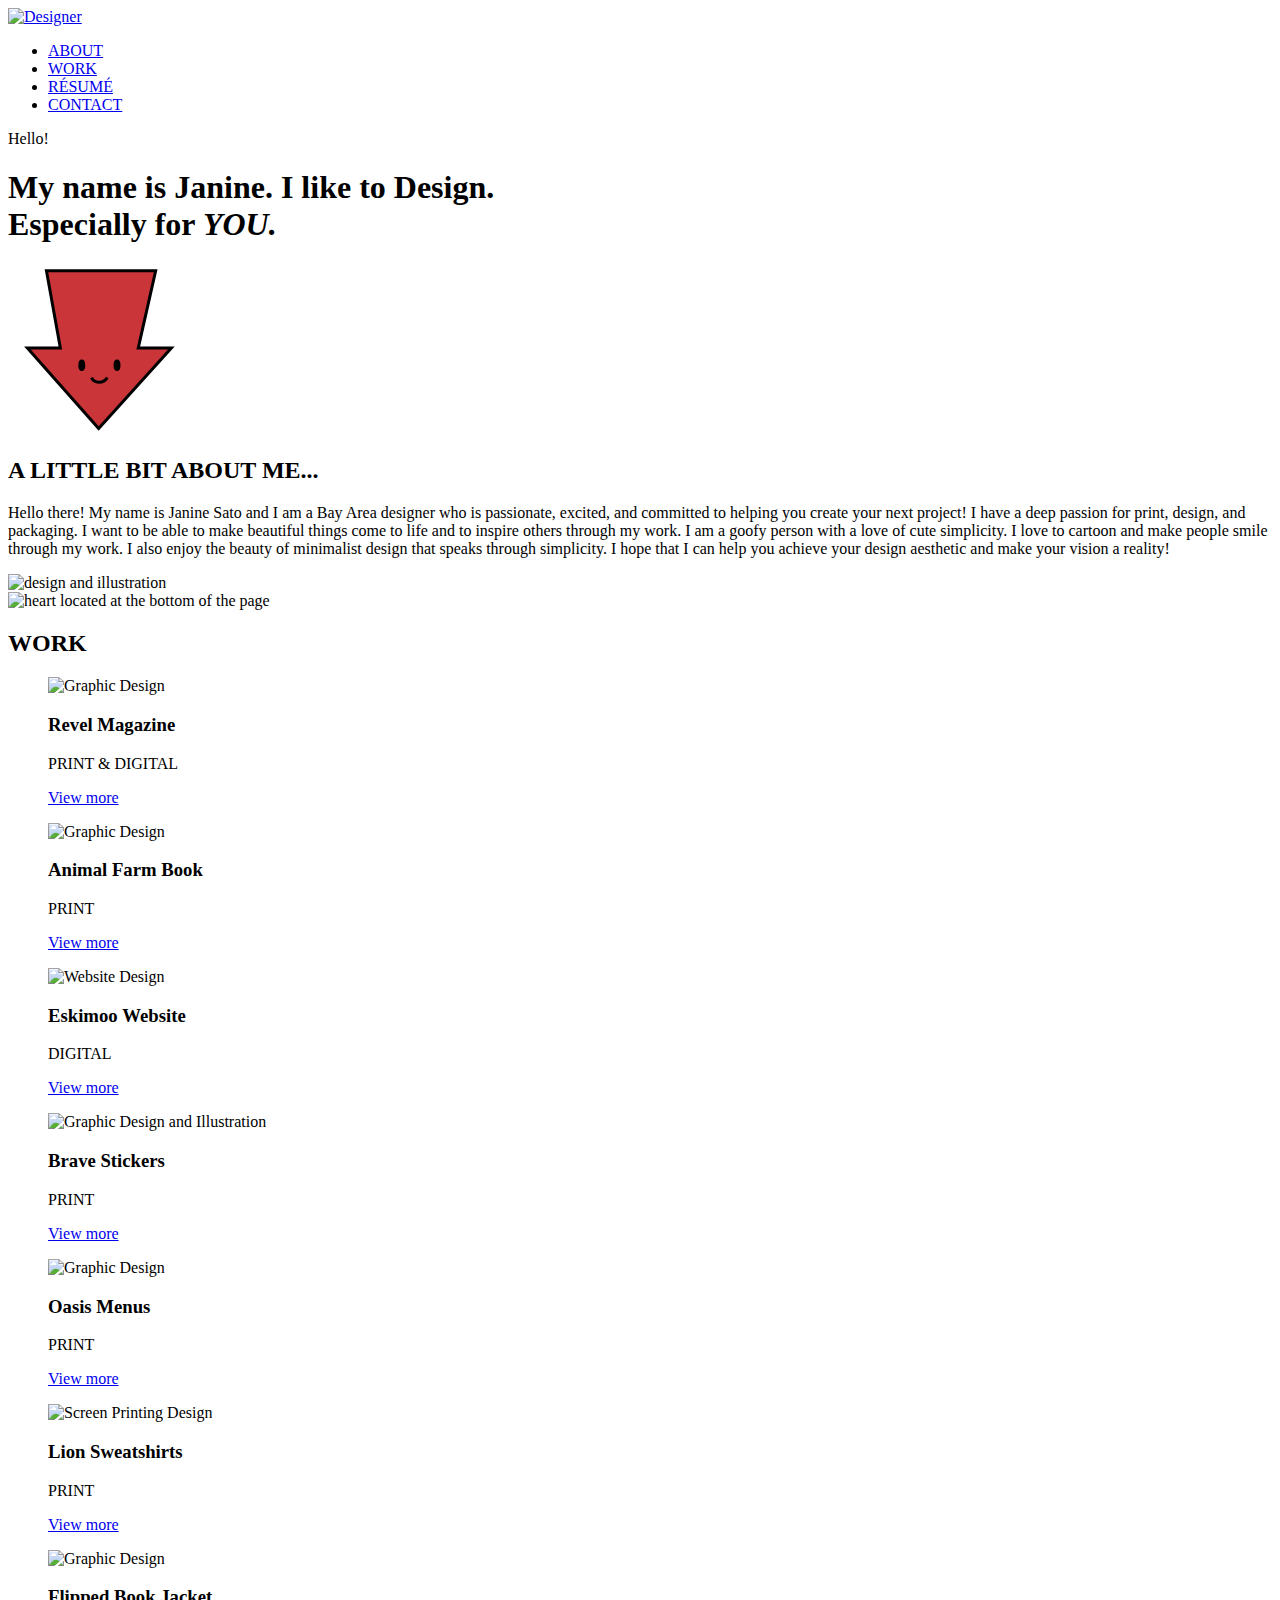
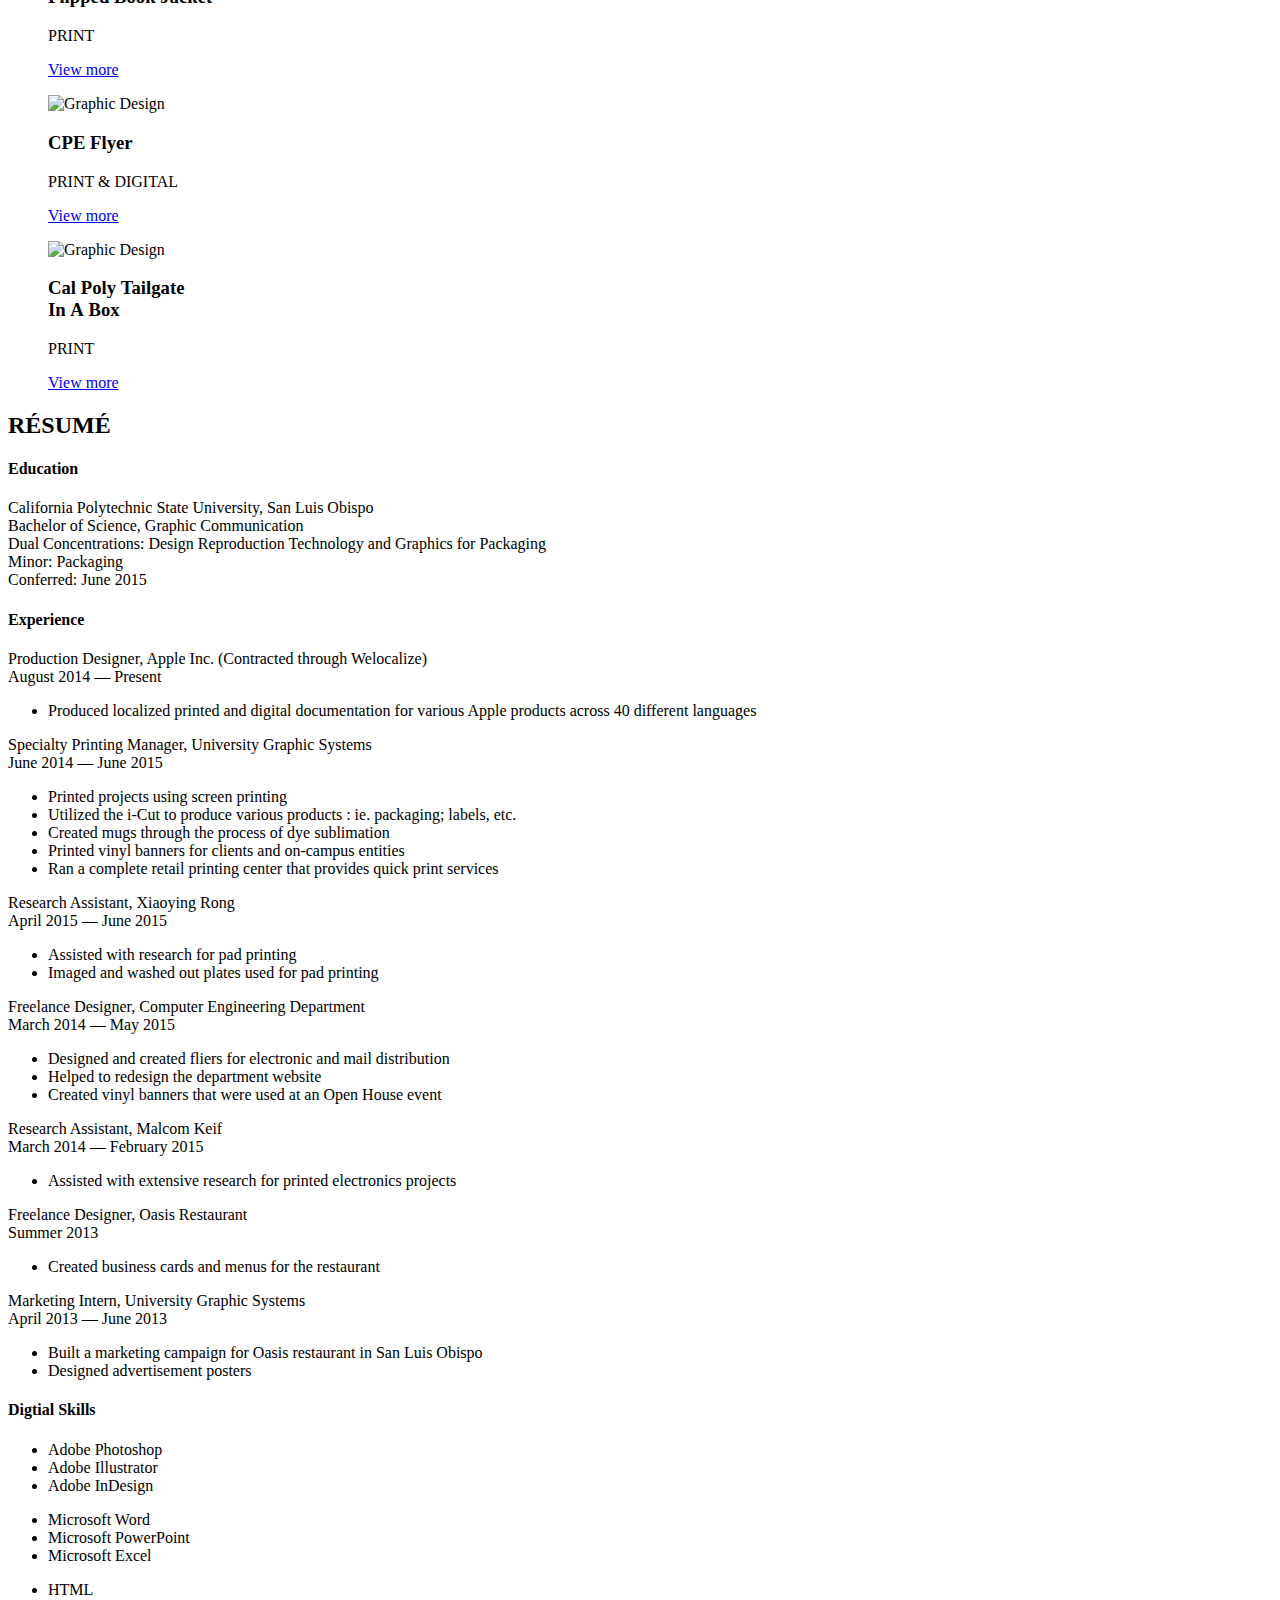
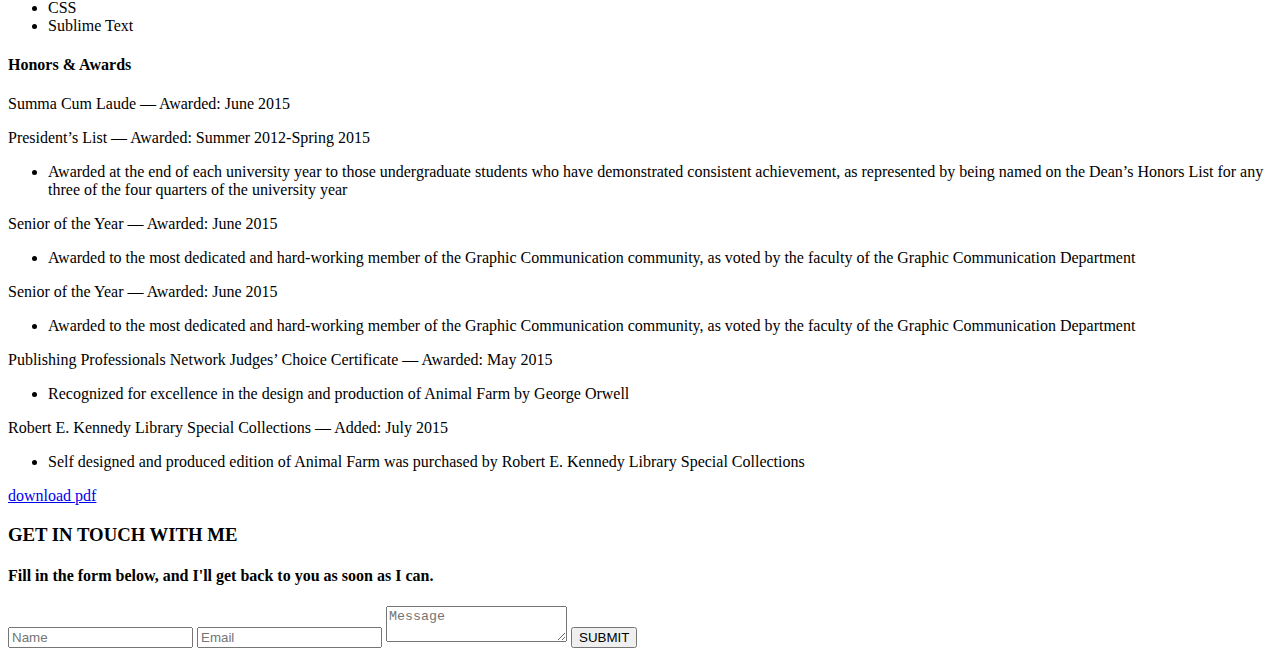
==== index.html @ 5a0b8a36 "Add files via upload" ====
<!DOCTYPE HTML>
<html>
<head>
	<meta charset="UTF-8">
	<title>Janine Sato | Design | Portfolio</title>

	<!--fonts-->
	<link href="http://fonts.googleapis.com/css?family=Lato" rel="stylesheet" type="text/css"/>
	<link href="http://fonts.googleapis.com/css?family=Kalam:400,700" rel="stylesheet" type="text/css">

	<!--stylesheet-->
    <link href="portfolio.css" style type ="text/css" rel="stylesheet">

    <!--jQuery 2.1.1 -->
    <script type="text/javascript" src="js/jquery-2.1.1.min.js"></script>

    <!--jQuery --> 
    <script src="js/main.js"></script>
    <script src="js/smooth-scroll.js"></script>
    <script src="prefixfree.js"></script>

    <!--favicon-->
    <link rel="shortcut icon" href="favicon.ico" type="image/x-icon">
	<link rel="icon" href="favicon.ico" type="image/x-icon">

</head>
<body>

<div class="container"> <!--contains all the content-->
	<div class="header"> <!--includes logo and nav-->
		<div class="logo">  <!-- start of logo  -->
			<a class="anchorlogo" href="#home">
			<img class="logo" src="images/logo-nav.png" alt="Designer">
			</a>
		</div> <!--end of logo  -->
    
    	<nav class="nav"> <!--start of nav-->
		    <ul>
			    <li><a href="#about">ABOUT</a></li>
				<li><a href="#work">WORK</a></li>
				<li><a href="#resume">R&Eacute;SUM&Eacute;</a></li>
				<li><a href="#contact">CONTACT</a></li>
		    </ul><!--end of nav-->
		</nav> <!--end of logo with link back to index-->
	</div> <!--end of header (inlcudes logo and nav)-->

<section id="home"> <!--home section-->
	<div class="center-block">
		<p>Hello!</p>
		<h1>
			My name is Janine. <strong>I</strong> like to <strong>Design.</strong><br>Especially <strong>for<em> YOU.</em></strong>
		</h1>
			<div class="line-break"></div>
	</div>
	<div class="bounce-container">
	<a href="#about">
		<!-- <div class="bounce"></div> -->
	<svg class="bounce" version="1.1" xmlns="http://www.w3.org/2000/svg" xmlns:xlink="http://www.w3.org/1999/xlink" x="0px" y="0px"
	 width="182.769px" height="168.6px" viewBox="0 0 182.769 168.6" enable-background="new 0 0 182.769 168.6" xml:space="preserve">
	<g id="Layer_1">
		<polygon fill="#C93539" stroke="#000000" stroke-width="3" points="130.279,82.895 147.689,5.798 38.447,5.798 52.338,82.894 
			19.384,82.895 90.662,163.6 163.384,82.895 	"/>
		<g>
			<path stroke="#000000" stroke-miterlimit="10" d="M73.762,104.535c1.088,0,1.97-1.914,1.97-4.276c0-2.359-0.882-4.274-1.97-4.274
				c-1.087,0-1.971,1.915-1.971,4.274C71.791,102.622,72.675,104.535,73.762,104.535"/>
			<ellipse stroke="#000000" stroke-width="3" cx="73.762" cy="100.26" rx="1.97" ry="4.275"/>
			<path stroke="#000000" stroke-miterlimit="10" d="M109.036,104.535c1.088,0,1.97-1.914,1.97-4.276c0-2.359-0.882-4.274-1.97-4.274
				c-1.089,0-1.971,1.915-1.971,4.274C107.065,102.622,107.947,104.535,109.036,104.535"/>
			<ellipse stroke="#000000" stroke-width="3" cx="109.036" cy="100.26" rx="1.97" ry="4.275"/>
			<path fill="none" stroke="#000000" class="smile" stroke-width="3" d="M83.457,112.646c2.743,5.926,11.731,6.259,15.856,0"/>
		</g>
	</g>
	<g id="Layer_2">
	</g>
	</svg>
	</a>
	</div>
</section><!--end of home section-->

<section id="about"><!--about section-->
	<div class="about-container">
		<h2> A LITTLE BIT ABOUT ME...</h2>
			<div class="about-block">
				<div class="about-para">
				<p>Hello there! My name is Janine Sato and I am a Bay Area designer who is passionate, excited, and committed to helping you create your next project! I have a deep passion for print, design, and packaging. I want to be able to make beautiful things come to life and to inspire others through my work. I am a goofy person with a love of cute simplicity. I love to cartoon and make people smile through my work. I also enjoy the beauty of minimalist design that speaks through simplicity.  I hope that I can help you achieve your design aesthetic and make your vision a reality! </p>
				</div>
				<img class="me-circle" src="images/about-circle.png" alt="design and illustration">
			</div>
				<div class="heart">
			       <img src="images/heart.jpg" alt="heart located at the bottom of the page">
			    </div>
	</div>
</section><!--end of about section-->

<section id="work"><!--work section-->
	<div class="work-container">
		<h2> WORK</h2>
		<div class="grid">
        			<figure class="effect-ming">
	            	<img src="images/ipad.jpg" alt="Graphic Design"/>
		            <figcaption>
		                <h3>Revel&nbsp;<span>Magazine</span></h3>
		                <p>PRINT & DIGITAL</p>
		                <a href="revel.html">View more</a>
		            </figcaption>           
                    </figure>
                    <figure class="effect-ming">
	            	<img src="images/animal-farm-inside.jpg" alt="Graphic Design"/>
		            <figcaption>
		                <h3>Animal&nbsp;Farm&nbsp;<span>Book</span></h3>
		                <p>PRINT</p>
		                <a href="book.html">View more</a>
		            </figcaption>           
                    </figure>
                    <figure class="effect-ming">
                        <img src="images/computer.jpg" alt="Website Design"/>
                        <figcaption>
                            <h3>Eskimoo&nbsp;<span>Website</span></h3>
                            <p>DIGITAL</p>
                            <a href="website.html">View more</a>
                        </figcaption>           
                    </figure>
                    <figure class="effect-ming">
                        <img src="images/stickers.jpg" alt="Graphic Design and Illustration"/>
                        <figcaption>
                            <h3>Brave&nbsp;<span>Stickers</span></h3>
                            <p>PRINT</p>
                            <a href="stickers.html">View more</a>
                        </figcaption>           
                    </figure>
                    <figure class="effect-ming">
                        <img src="images/menu.jpg" alt="Graphic Design"/>
                        <figcaption>
                            <h3>Oasis&nbsp;<span>Menus</span></h3>
                            <p>PRINT</p>
                            <a href="menus.html">View more</a>
                        </figcaption>           
                    </figure>
                    <figure class="effect-ming">
                        <img src="images/sweater.jpg" alt="Screen Printing Design"/>
                        <figcaption>
                            <h3>Lion&nbsp;<span>Sweatshirts</span></h3>
                            <p>PRINT</p>
                            <a href="sweatshirt.html">View more</a>
                        </figcaption>           
                    </figure>
                    <figure class="effect-ming">
	            	<img src="images/jacket.jpg" alt="Graphic Design"/>
		            <figcaption>
		                <h3>Flipped&nbsp;<span>Book&nbsp;Jacket</span></h3>
		                <p>PRINT</p>
		                <a href="bookjacket.html">View more</a>
		            </figcaption>
		            </figure>
                    <figure class="effect-ming">
                        <img src="images/cpe-flyer.jpg" alt="Graphic Design"/>
                        <figcaption>
                            <h3>CPE&nbsp;<span>Flyer</span></h3>
                            <p>PRINT & DIGITAL</p>
                            <a href="cpe.html">View more</a>
                        </figcaption> 
                     </figure>
                     <figure class="effect-ming">
                        <img src="images/soccertop-outside.jpg" alt="Graphic Design"/>
                        <figcaption>
                            <h3>Cal&nbsp;Poly&nbsp;Tailgate<br><span>In&nbsp;A&nbsp;Box</span></h3>
                            <p>PRINT</p>
                            <a href="box.html">View more</a>
                        </figcaption>         
                    </figure>
                </div>
    </div>
</section><!--end of work section-->

<section id="resume"><!--resume section-->
	<div class="resume-container">
		<h2> R&Eacute;SUM&Eacute;</h2>
			<div class="resume-full">
				<div class="resume-section">
					<div class="column-left">
						<h4>Education</h4>
					</div>
					<div class="column-right">	
						<p><span>California Polytechnic State University</span>, San Luis Obispo
							<br>
							Bachelor of Science, <span>Graphic Communication</span>
							<br>
							Dual Concentrations: <span>Design Reproduction Technology</span> and <span> Graphics for Packaging</span>
							<br>
							Minor: <span>Packaging</span>
							<br>
							Conferred: <span>June 2015</span>
							<br>
							
						</p>
					
					</div>
					<div class="resume-section">
						<div class="column-left">
							<h4>Experience</h4>
						</div>
						<div class="column-right">
							<p><span>Production Designer</span>, Apple Inc. (Contracted through Welocalize)<br>August 2014 &#8212; Present</p>
							
							<ul>
								<li>Produced localized printed and digital documentation for various Apple products across 40 different languages</li>
							</ul>
							<p><span>Specialty Printing Manager</span>, University Graphic Systems<br>June 2014 &#8212; June 2015</p>

							<ul>
								<li>Printed projects using screen printing</li>
								<li>Utilized the i-Cut to produce various products : ie. packaging; labels, etc.</li>
								<li>Created mugs through the process of dye sublimation</li>
								<li>Printed vinyl banners for clients and on-campus entities</li>
								<li>Ran a complete retail printing center that provides quick print services</li>
							</ul>

							<p><span>Research Assistant</span>, Xiaoying Rong<br>April 2015 &#8212; June 2015</p>
							<ul>
								<li>Assisted with research for pad printing</li>
								<li>Imaged and washed out plates used for pad printing</li>
							</ul>

							<p><span>Freelance Designer</span>, Computer Engineering Department<br>March 2014 &#8212; May 2015</p>
							<ul>
								<li>Designed and created fliers for electronic and mail distribution</li>
								<li>Helped to redesign the department website</li>
								<li>Created vinyl banners that were used at an Open House event</li>
							</ul>

							<p><span>Research Assistant</span>, Malcom Keif<br>March 2014 &#8212; February 2015</p>
							<ul>
								<li>Assisted with extensive research for printed electronics projects</li>
							</ul>

							<p><span>Freelance Designer</span>, Oasis Restaurant<br>Summer 2013</p>
							<ul>
								<li>Created business cards and menus for the restaurant</li>
							</ul>

							<p><span>Marketing Intern</span>, University Graphic Systems <br>April 2013 &#8212; June 2013</p>
							<ul>
								<li>Built a marketing campaign for Oasis restaurant in San Luis Obispo</li>
								<li>Designed advertisement posters </li>
							</ul>
						</div>
					</div>
					<div class="resume-section">
						<div class="column-left">
							<h4>Digtial Skills</h4>
						</div>
						<div class="column-right">
							<div class="three-columns">
								<div class="resume-three">
									<ul>
										<li>Adobe Photoshop</li>
										<li>Adobe Illustrator</li>
										<li>Adobe InDesign</li>
									</ul>
								</div>
								<div class="resume-three">
									<ul>
										<li>Microsoft Word</li>
										<li>Microsoft PowerPoint</li>
										<li>Microsoft Excel</li>
									</ul>
								</div>
								<div class="resume-three">
									<ul>
										<li>HTML</li>
										<li>CSS</li>
										<li>Sublime Text</li>
									</ul>
								</div>
							</div>
						</div>
						<div class="resume-section">
							<div class="column-left">
								<h4>Honors &amp; Awards</h4>
							</div>
							<div class="column-right">
								<p><span>Summa Cum Laude</span> &#8212; Awarded: June 2015</p>
								<p><span>President’s List</span> &#8212; Awarded: Summer 2012-Spring 2015</p>
								<ul>
									<li>Awarded at the end of each university year to those undergraduate students who have demonstrated consistent achievement, as represented by being named on the Dean’s Honors List for any three of the four quarters of the university year
									</li>
								</ul>
								<p><span>Senior of the Year</span> &#8212; Awarded: June 2015</p>
								<ul>
									<li>Awarded to the most dedicated and hard-working member of the Graphic Communication community, as voted by the faculty of the Graphic Communication Department
									</li>
								</ul>
								<p><span>Senior of the Year</span> &#8212; Awarded: June 2015</p>
								<ul>
									<li>Awarded to the most dedicated and hard-working member of the Graphic Communication community, as voted by the faculty of the Graphic Communication Department
									</li>
								</ul> 
								<p><span>Publishing Professionals Network Judges’ Choice Certificate</span> &#8212; Awarded: May 2015</p>
								<ul>
									<li>Recognized for excellence in the design and production of Animal Farm by George Orwell
									</li>
								</ul>
								<p><span>Robert E. Kennedy Library Special Collections</span> &#8212; Added: July 2015</p>
								<ul>
									<li>Self designed and produced edition of Animal Farm was purchased by Robert E. Kennedy Library Special Collections
									</li>
								</ul>
							</div>
						</div>
					</div>
				</div>
			</div>
		</div>
		<div class="download-button">
			<a href="images/Resume Updated Sept. 2015.pdf">download pdf </a>
		</div>
</section><!--end of resume section-->

<section id="contact"><!--contact section-->

	<div class="contact">
		<div id="contact-form">
		<form action="MAILTO:janineksato@gmail.com" method="post" enctype="text/plain">
		<h3> GET IN TOUCH WITH ME </h3>
		<h4>Fill in the form below, and I'll get back to you as soon as I can. </h4>      
		  <input name="name" type="text" class="feedback-input" placeholder="Name" />   
		  <input name="email" type="text" class="feedback-input" placeholder="Email" />
		  <textarea name="text" class="feedback-input" placeholder="Message"></textarea>
		  <input type="submit" value="SUBMIT"/>
		</form>	
	</div><!--End of content-contactform-->
	</div>
</section>
</div>
</body>
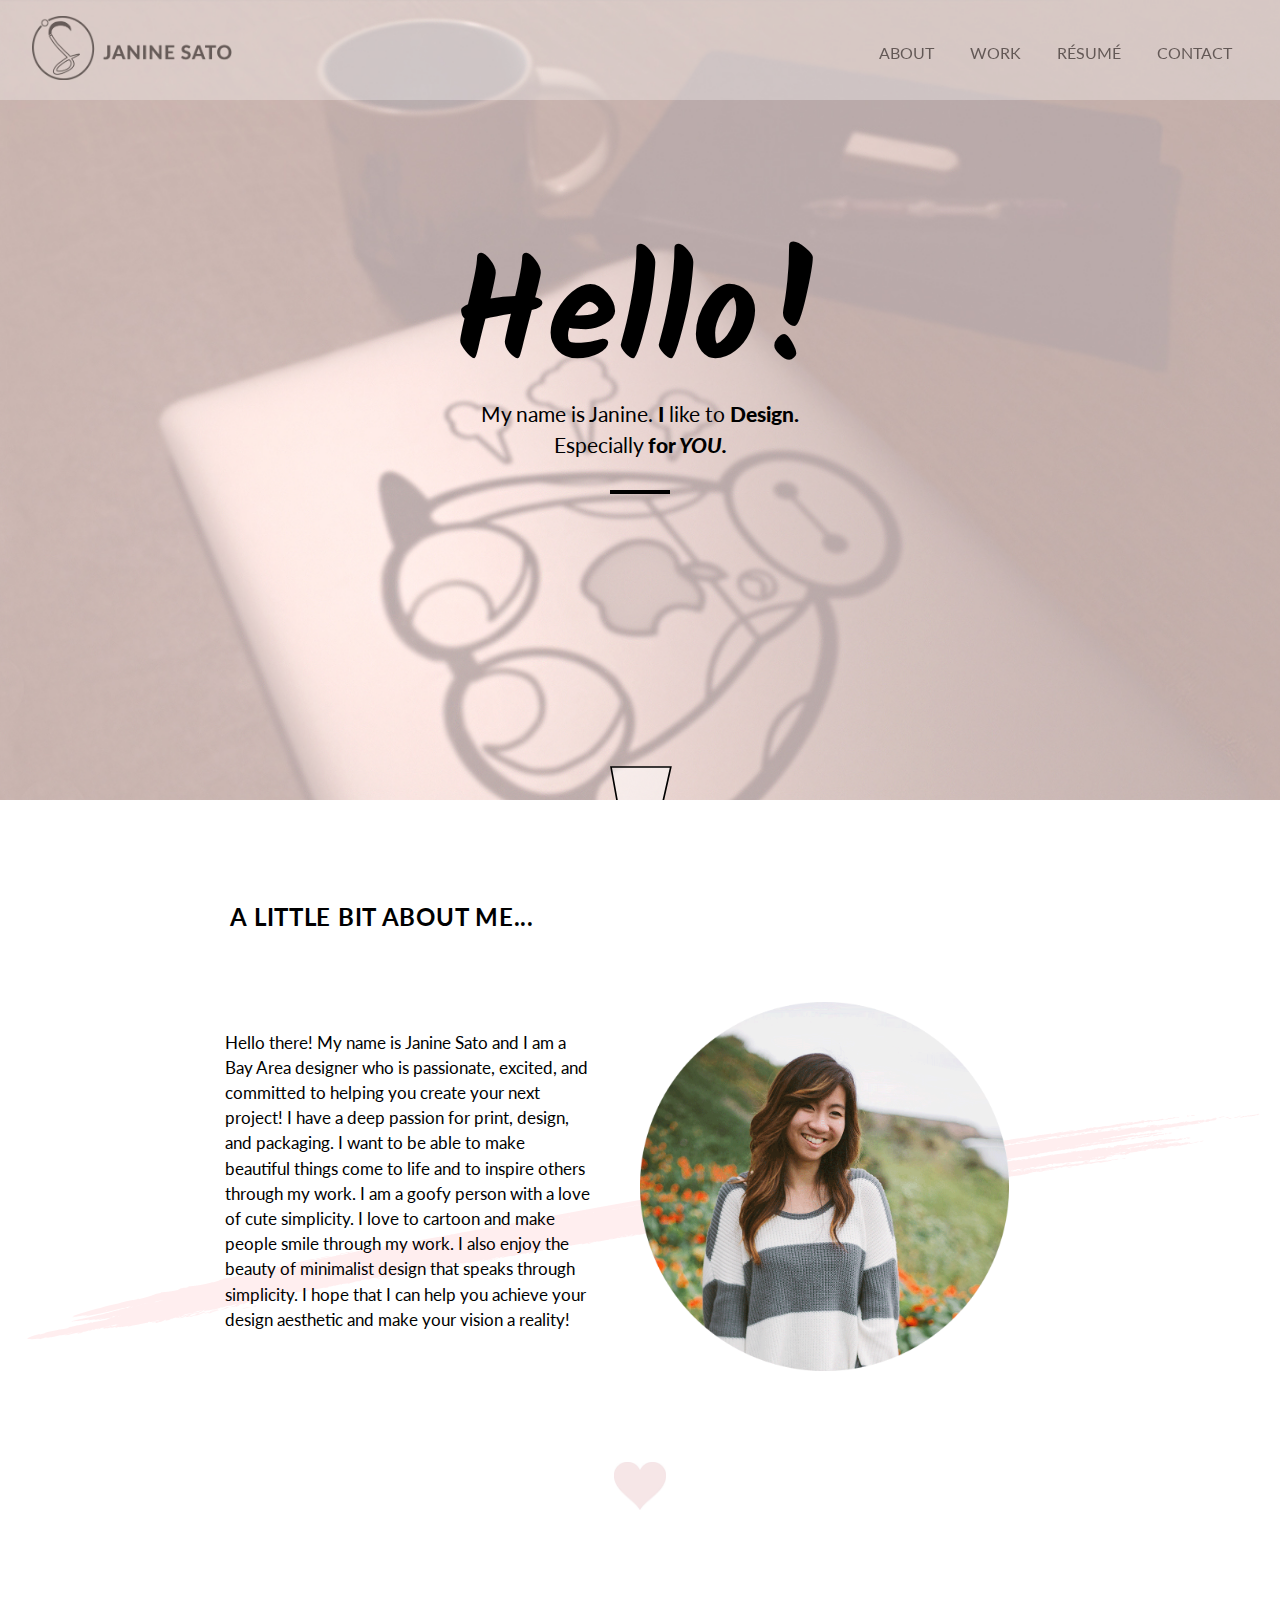
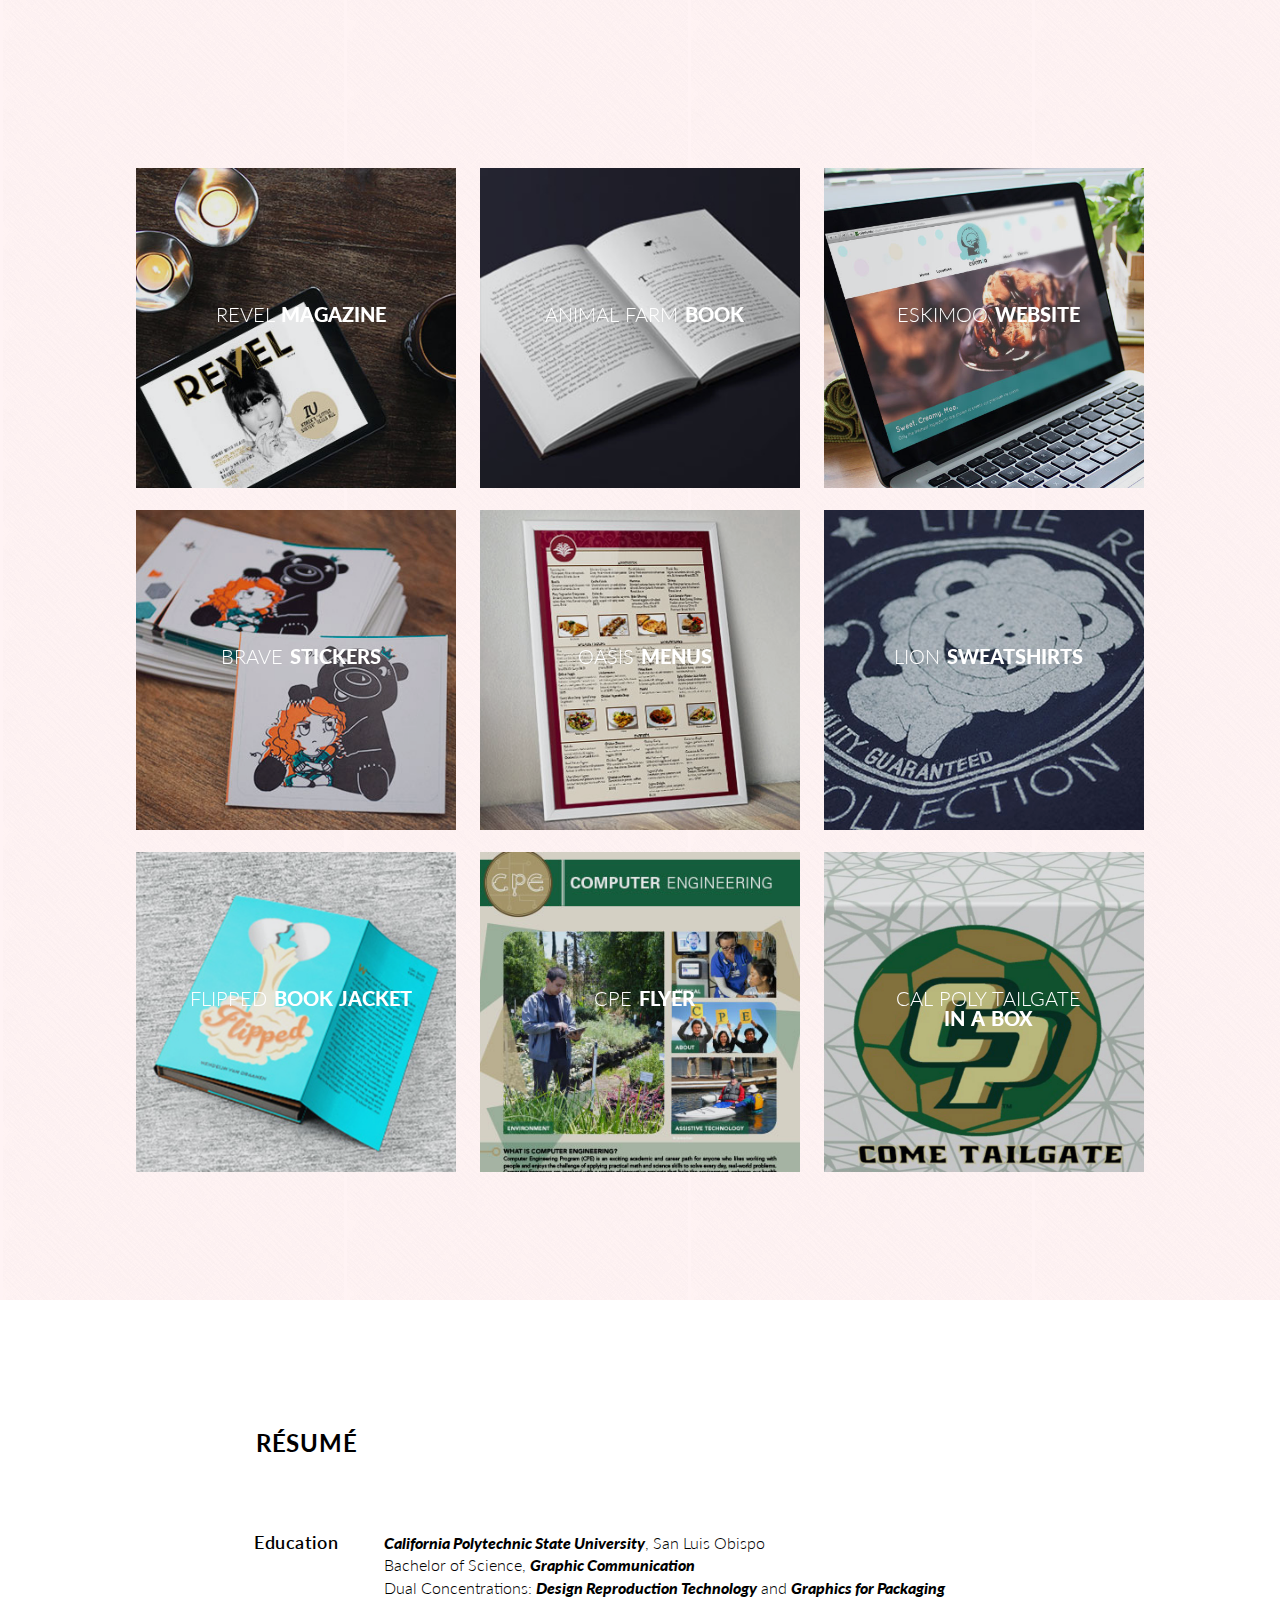
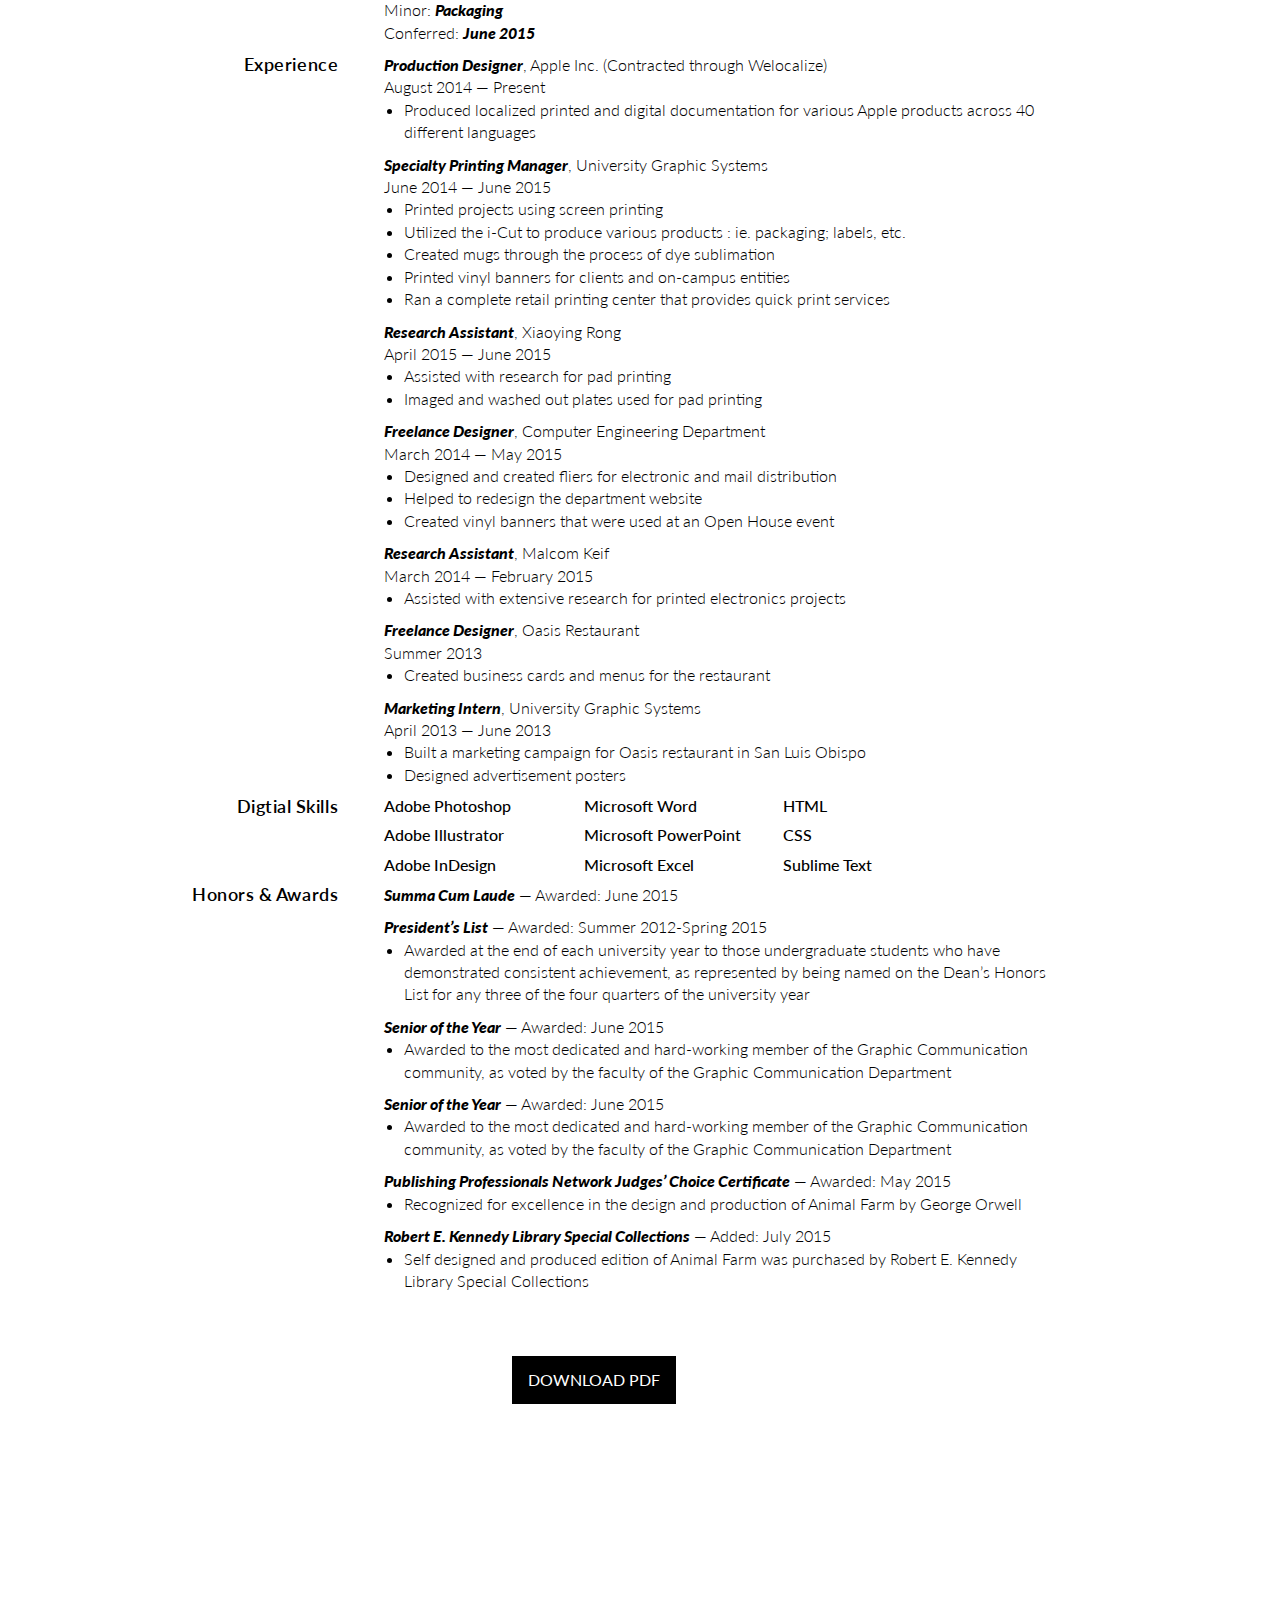
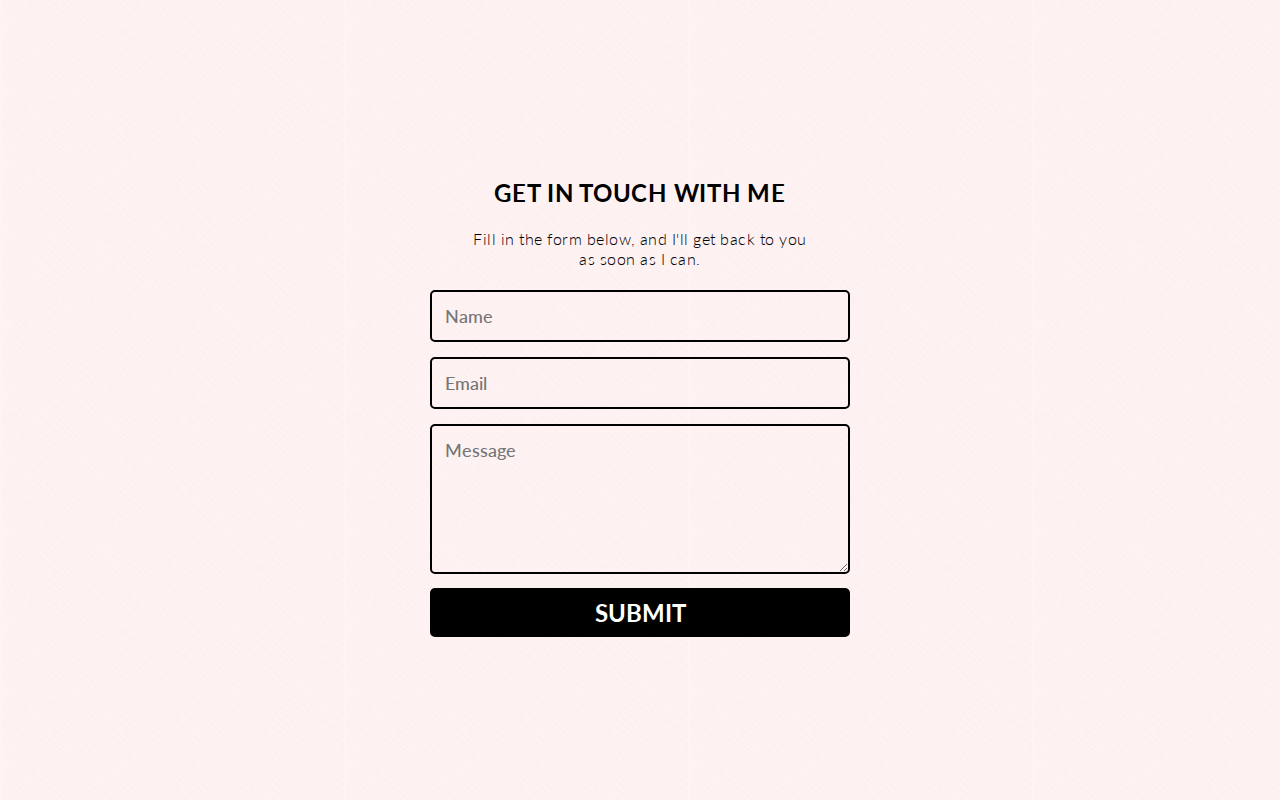
==== commit 890c9899: "update font" ====
--- a/index.html
+++ b/index.html
@@ -5,7 +5,8 @@
 	<title>Janine Sato | Design | Portfolio</title>
 
 	<!--fonts-->
-	<link href="http://fonts.googleapis.com/css?family=Lato" rel="stylesheet" type="text/css"/>
+	<link rel="preconnect" href="https://fonts.gstatic.com"> 
+	<link href="https://fonts.googleapis.com/css2?family=Lato&display=swap" rel="stylesheet">
 	<link href="http://fonts.googleapis.com/css?family=Kalam:400,700" rel="stylesheet" type="text/css">
 
 	<!--stylesheet-->
--- a/portfolio.css
+++ b/portfolio.css
@@ -0,0 +1,1152 @@
+/*CSS for Janine Sato's Portfolio Website*/
+
+/* Start of CSS reset*/
+
+/* http://meyerweb.com/eric/tools/css/reset/ 
+   v2.0 | 20110126
+   License: none (public domain)
+*/
+
+html,
+body,
+div,
+span,
+applet,
+object,
+iframe,
+h1,
+h2,
+h3,
+h4,
+h5,
+h6,
+p,
+blockquote,
+pre,
+a,
+abbr,
+acronym,
+address,
+big,
+cite,
+code,
+del,
+dfn,
+em,
+img,
+ins,
+kbd,
+q,
+s,
+samp,
+small,
+strike,
+strong,
+sub,
+sup,
+tt,
+var,
+b,
+u,
+i,
+center,
+dl,
+dt,
+dd,
+ol,
+ul,
+li,
+fieldset,
+form,
+label,
+legend,
+table,
+caption,
+tbody,
+tfoot,
+thead,
+tr,
+th,
+td,
+article,
+aside,
+canvas,
+details,
+embed,
+figure,
+figcaption,
+footer,
+header,
+hgroup,
+menu,
+nav,
+output,
+ruby,
+section,
+summary,
+time,
+mark,
+audio,
+video {
+  margin: 0;
+  padding: 0;
+  border: 0;
+  font-size: 100%;
+  font: inherit;
+  vertical-align: baseline;
+}
+
+/* HTML5 display-role reset for older browsers */
+
+article,
+aside,
+details,
+figcaption,
+figure,
+footer,
+header,
+hgroup,
+menu,
+nav,
+section {
+  display: block;
+}
+
+body {
+  line-height: 1;
+}
+
+/*ol,
+ul {
+  list-style: none;
+}*/
+
+blockquote,
+q {
+  quotes: none;
+}
+
+blockquote:before,
+blockquote:after,
+q:before,
+q:after {
+  content: none;
+  content: none;
+}
+
+table {
+  border-collapse: collapse;
+  border-spacing: 0;
+}
+
+/*end of CSS reset*/
+
+/* Start of Header*/
+  .header {
+  position: fixed;
+  top: 0;
+  left:0;
+  width: 100%;
+  height: 100px;
+  opacity: 50%;
+  background-color: rgba(255, 255, 255, 0.6);
+  margin-left: auto;
+  margin-right: auto;
+  padding: 0px 0px 0px 0px;
+  overflow: hidden;
+  z-index: 1000;
+  }
+
+/*Start of logo*/
+
+.anchorlogo{
+  display: block;
+}
+
+  .logo img{
+    margin:1em 0 0 2em;
+    display: block;
+    float:left;
+    z-index: 1001;
+    max-width: 200px;
+  }
+ 
+/*Start of Nav menu*/
+  /*The width of the menu bar*/
+    .nav {
+    position: fixed;
+    width: 100%;
+    margin: 0 auto;
+    text-align: center;
+    clear:both;
+    }
+            
+  /*This sets the font size and removes the default bullets from the ul list. Also sets the overall width of the ul as a percentage of the containing element*/
+    .nav ul {
+    font-family: "Lato";
+    font-size: 1em;
+    list-style: none;
+    clear: both; 
+    float:right;
+    margin: 2.8em 2em 0 0;
+    }
+            
+  /*This sets the list items to display as inline, with an even amount of padding to seperate each block*/
+    .nav ul li {
+    display: inline;
+    padding: 2em 1em 1em 1em; 
+    overflow: hidden;
+    }
+            
+  /*Sets each a link to display as inline block and sets the color of the links */
+    .nav ul li a {
+    display: inline-block;
+    text-decoration: none;
+    color: #000;
+    }
+            
+  /*Modify hover color of link boxes*/
+    .nav ul li a:hover { 
+    color: gray;
+    }
+        
+/* END .nav MENU */
+
+/* The container sets the width as a percentage of the browser window and margin 0 auto centers the page*/
+  .container {
+  width: 100%;
+  overflow-x: hidden;
+  }
+
+/*home section*/
+#home{
+  background: #pink;
+  background:#FFE8E9;
+  background: url(images/homepagebackground.jpg) no-repeat center center fixed; 
+  -webkit-background-size: cover;
+  -moz-background-size: cover;
+  -o-background-size: cover;
+  background-size: cover;
+  /*background-image: url("images/homepagebackground.jpg");
+  background-repeat:no-repeat;
+  background-size: 100% 100%;*/
+  width: 100%;
+  height: 800px;
+  position: absolute;
+  display: block;
+  top:0;
+  left: 0;
+}
+
+#home p{
+font-family: "Kalam", cursive;
+font-size:9em;
+font-weight: 700;
+text-align: center;
+margin-bottom:-140px;
+padding-bottom: 1em;
+}
+
+#home h1{
+  font-family: "Lato";
+  font-size: 1.3em;
+  line-height: 150%;
+  width:50%;
+  text-align: center;
+  padding: 0% 0 2% 0;
+  margin: 0 auto;
+
+}
+
+#home img{
+    width:10%;
+    display: block;
+    text-align: center;
+    margin: 0 auto;
+}
+
+.center-block{
+  width: 100%;
+  margin-top:250px;
+}
+
+em{
+  font-style: italic;
+}
+
+strong{
+  font-weight: 900;
+}
+
+.line-break{
+height: 4px;
+  width: 60px;
+  color: #000;
+  border-bottom: 4px solid black;
+  margin: 0 auto;
+
+}
+
+/*bouncing arrow*/
+
+.bounce {
+  position: absolute;
+    margin: auto;
+    top: 0; bottom: 0;
+    left: 0; right: 0;
+  height:100px;
+  width:100px;
+  background-repeat: no-repeat;
+  /*background-size: contain;*/
+  -webkit-animation:bounce 1s infinite;
+  overflow: hidden;
+  cursor: pointer;
+}
+
+.bounce polygon {
+  fill: white;
+  fill-opacity: 50%;
+  -webkit-transition: all 0.35s;
+  transition: all 0.35s;
+}
+
+.bounce:hover polygon {
+  fill: transparent;
+}
+
+/*.bounce .smile {
+  -webkit-transition: all 0.35s;
+  transition: all 0.35s;
+  transform: rotate(180deg);
+  display: block;
+  transform-origin: 50% 50%;
+  -webkit-transform-origin: 50% 50%;
+  -moz-transform-origin: 50% 50%;
+}*/
+
+/*.smile{
+  opacity:.5;
+}*/
+
+.bounce:hover .smile {
+  opacity: 1;
+  transform: rotate(0deg);
+}
+
+@-webkit-keyframes bounce {
+  0%{
+    top:5px;
+  }
+  
+  25%, 75% {
+    top:15px;
+  }
+  
+  
+  50% {
+    top:20px;
+  }
+  
+  100% {
+    top:0;
+  }
+}
+/*end of home section*/
+
+/*about section*/
+
+.about-container{
+  width: 80%;
+  margin: 0 auto;
+}
+
+#about{
+  height: 800px;
+  position: absolute;
+  display: block;
+  top:800px;
+  left: 0;
+  background-image:url("images/line.png");
+  background-color: white;
+  background-repeat: no-repeat; 
+  background-position: center;
+}
+
+/*.about-para{
+  margin-top: %;
+  padding-right: 6%;
+}*/
+
+#about p{
+  width:40%;
+  font-family: "Lato";
+  font-size: 1.05em;
+  line-height: 150%;
+  word-spacing: 110%;
+  float: left;
+  /*padding-bottom: 1em;*/
+  padding: 5%;
+}
+
+
+
+.me-circle{
+  float: left;
+  width: 40%;
+  display: block;
+  text-align: center;
+  padding-top: 2%;
+}
+
+.about-block{
+  display: block;
+  margin: 0 auto;
+  padding: 5%;
+}
+
+h2{
+  font-family: "Lato";
+  font-weight: 700;
+  font-size: 1.5em;
+  line-height: 125%;
+  display: block;
+  margin: 10% 0 0 11%;
+  letter-spacing: .03em;
+}
+
+#about h2{
+  margin-left: 10%;
+}
+
+#work h2{
+  visibility: hidden
+}
+
+/*heart at the bottom of the about page*/
+.heart img{
+  max-width: 4%;
+  clear: both;
+ position: absolute;
+    margin: auto;
+    left: 0;
+    right: 0;
+    bottom: 0;
+    padding-bottom: 7%;
+}
+/*end of the about section*/
+
+/*work section*/
+#work{
+  width: 100%;
+  height: 1800px;
+  position: absolute;
+  top:1600px;
+  left: 0;
+  display: block;
+  background-image: url("images/crossword-copy.png");
+}
+
+.work-container{
+  margin: 0 auto;
+  margin-top: 5%;
+  width: 80%;
+  height: 0 auto;
+}
+.grid {
+  display:block;
+  font-family: "Lato", sans-serif;
+  margin: 0 auto;
+  text-align: center;
+  overflow: hidden;
+}
+
+/* Common style */
+.grid figure {
+  position: relative;
+  display: inline-block;
+  margin: 10px;
+  /*min-width: 280px;*/
+  max-width: 320px;
+  max-height: 320px;
+  width: 100%;
+  height: auto;
+  background: #3085a3;
+  text-align: center;
+  cursor: pointer;
+  overflow: hidden;
+}
+
+.grid figure img {
+  position: relative;
+  display: block;
+  min-height: 100%;
+  max-width: 100%;
+  opacity: 0.8;
+}
+
+.grid figure figcaption {
+  padding: 2em;
+  color: #fff;
+  text-transform: uppercase;
+  font-size: 1.25em;
+  -webkit-backface-visibility: hidden;
+  backface-visibility: hidden;
+  text-align: center;
+}
+
+.grid figure figcaption::before,
+.grid figure figcaption::after {
+  pointer-events: none;
+}
+
+.grid figure figcaption,
+.grid figure figcaption > a {
+  position: absolute;
+  top: 0%;
+  left: 0%;
+  width: 100%;
+  height: 100%;
+}
+
+/* Anchor will cover the whole item by default */
+/* For some effects it will show as a button */
+.grid figure figcaption > a {
+  z-index: 999;
+  text-indent: 200%;
+  white-space: nowrap;
+  font-size: 0;
+  opacity: 0;
+}
+ 
+.grid figure h3 {
+  word-spacing: 0.1em;
+  font-weight: 300;
+  text-align: center;
+  margin: 0 auto;
+  padding-right: 2%;
+}
+
+.grid figure h3 span {
+  font-weight: 900;
+}
+
+.grid figure h3,
+.grid figure p {
+  margin:0 auto; 
+}
+
+.grid figure p {
+  letter-spacing: 1px;
+  font-size: 68.5%;
+}
+
+/*grid hover effects*/
+
+figure.effect-ming {
+  background: #030c17;
+}
+
+figure.effect-ming img {
+  opacity: 0.9;
+  -webkit-transition: opacity 0.35s;
+  transition: opacity 0.35s;
+}
+
+figure.effect-ming figcaption::before {
+  position: absolute;
+  top: 30px;
+  right: 100px;
+  bottom: 100px;
+  left: 20px;
+  border: 2px solid #fff;
+  box-shadow: 0 0 0 30px rgba(255,255,255,0.2);
+  content: '';
+  opacity: 0;
+  -webkit-transition: opacity 0.35s, -webkit-transform 0.35s;
+  transition: opacity 0.35s, transform 0.35s;
+  -webkit-transform: scale3d(1.4,1.4,1);
+  transform: scale3d(1.4,1.4,1);
+}
+
+figure.effect-ming h3 {
+  margin: 30% 20% 20% 0;
+  text-align: center;
+  -webkit-transition: -webkit-transform 0.35s;
+  transition: transform 0.35s;
+}
+
+figure.effect-ming p {
+  margin-top: -15%;
+  margin-left: 2.5%;
+  text-align: center;
+  width:75%;
+  opacity: 0;
+  -webkit-transition: opacity 0.35s, -webkit-transform 0.35s;
+  transition: opacity 0.35s, transform 0.35s;
+  -webkit-transform: scale(1.5);
+  transform: scale(1.5);
+
+}
+
+figure.effect-ming:hover h2 {
+  -webkit-transform: scale(0.9);
+  transform: scale(0.9);
+}
+
+figure.effect-ming:hover figcaption::before,
+figure.effect-ming:hover p {
+  opacity: 1;
+  -webkit-transform: scale3d(1,1,1);
+  transform: scale3d(1,1,1);
+}
+
+figure.effect-ming:hover figcaption {
+  background-color: rgba(58,52,42,0);
+}
+
+figure.effect-ming:hover img {
+  opacity: 0.4;
+}
+
+br {
+    line-height: 150%;
+    }
+
+/*resume*/
+
+#resume h2{
+  margin-left: 20%;
+}
+
+#resume{
+  width: 100%;
+  height: 1800px;
+  position: absolute;
+  top:2900px;
+  left: 0;
+  display: block;
+  background:#FFF;
+}
+
+.resume-container {
+  /*margin: 0 0 0 5%;*/
+  width: 100%;
+}
+.resume-full{
+  margin-top: 5%;
+}
+
+.resume-section {
+  width: 100%;
+  float: left;
+}
+
+.column-left,
+.column-right {
+  float: left;
+}
+
+
+.column-left {
+  width: 30%; 
+}
+
+.column-right {
+  width: 52%;
+}
+
+.resume-container h4 {
+  font-size: 1.1em;
+  font-weight: 600;
+  color: #000;
+  padding-top: 10px;
+  text-align: right;
+  padding-right: 15px;
+  font-family: 'Lato'
+}
+
+
+.resume-section span{
+font-weight:900; 
+font-style: italic;
+}
+
+
+.resume-container p {
+  font-family: 'Lato';
+  font-size: 1em;
+  line-height: 140%;
+  font-weight: 300;
+  color: #000;
+  padding-top: 10px;
+}
+
+.resume-container li {
+  font-family: 'Lato';
+  font-size: 1em;
+  line-height: 140%;
+  font-weight: 300;
+  color: #000;
+  margin-left: 20px;
+}
+
+.three-columns {
+  width: 100%;
+    }
+
+.resume-three {
+  width: 33%;
+  float: left;
+  margin-left:-20px;
+    }
+
+.resume-three ul li {
+  font-family: "Lato", sans-serif;
+  text-transform: none;
+  font-size: 1em;
+  font-weight: 500;
+  line-height: 120%;
+  margin-top: 0;
+  margin-bottom: 0;
+  padding-top:10px;
+  list-style: none;
+  }
+
+.download-button a{
+  font-family: "Lato", sans-serif;
+  text-transform: uppercase;
+  text-decoration: none;
+  color: white;
+  padding: 1em;
+  background-color: #000;
+  clear: both;
+  display: inline-block;
+  margin: 5% 40% 0 40%;
+}
+
+.download-button a:hover{
+  color: white;
+  background-color:gray;
+}
+
+
+/*end of resume*/
+
+/*start of contact form*/
+
+#contact{
+  width: 100%;
+  height: 800px;
+  position: absolute;
+  top:4800px;
+  left: 0;
+  display: block;
+  background: #pink;
+  background-image: url("images/crossword-copy.png");
+}
+
+#contact #contact-form{
+  padding-top: 10%;
+}
+  
+#contact-form h3{
+  font-family: "Lato";
+  font-weight: 700;
+  font-size: 1.5em;
+  line-height: 125%;
+  display: block;
+  text-align: center;
+  margin-bottom: 5%;
+  letter-spacing: .03em;
+}
+
+h4{
+  font-family: "Lato";
+  font-weight: 300;
+  font-size: 1em;
+  line-height: 125%;
+  display: block;
+  text-align: center;
+  margin: 0 auto;
+  margin-bottom:5%;
+  letter-spacing: .03em;
+  width: 80%;
+} 
+}
+
+
+@import url(http://fonts.googleapis.com/css?family=Montserrat:400,700);
+
+body { background:rgb(30,30,40); }
+form { max-width:420px; margin:50px auto; }
+
+.feedback-input {
+  color:black;
+  font-family: "Lato";
+  font-weight:500;
+  font-size: 18px;
+  border-radius: 5px;
+  line-height: 22px;
+  background-color: transparent;
+  border:2px solid #000;
+  transition: all 0.3s;
+  padding: 13px;
+  margin-bottom: 15px;
+  width:100%;
+  box-sizing: border-box;
+  outline:0;
+}
+
+.feedback-input:focus { border:2px solid gray; }
+
+textarea {
+  height: 150px;
+  line-height: 150%;
+  resize:vertical;
+}
+
+[type="submit"] {
+  font-family: "Lato";
+  width: 100%;
+  background:#000;
+  border-radius:5px;
+  border:0;
+  cursor:pointer;
+  color:white;
+  font-size:24px;
+  padding-top:10px;
+  padding-bottom:10px;
+  transition: all 0.3s;
+  margin-top:-4px;
+  font-weight:700;
+}
+[type="submit"]:hover { background:gray; }
+
+/*Common Work Page Styling */
+
+.work-container{
+  width:1280px;
+  max-width: 100%;
+}
+
+.description h4{
+font-family: "Lato" sans-serif;
+  font-weight:700;
+  font-size: 1.1em;
+  color: gray;
+  line-height: 160%;
+  width: 100%;
+  text-align: left;
+  text-transform: uppercase;
+  margin-bottom: 10px;
+}
+
+.description p{
+  padding-top: 1em;
+}
+
+.description{
+  font-family: "Lato", sans-serif;
+  font-weight: 400;
+  font-size: .9em;
+  width: 45%;
+  line-height: 160%;
+  display:block;
+  padding: 5% 5% 0 5%;
+  float: left;
+}
+
+.description2 {
+  font-family:"Lato", sans-serif;
+  font-weight:900;
+  font-size: 1.6em;
+  color: #000;
+  line-height: 350%;
+  width: 100%;
+  text-align: left;
+  text-transform: uppercase;
+  padding: 5% 5% 0 5%;
+  float: left;
+}
+
+.description h3 {
+  display:inline block;
+  font-family:"Lato", sans-serif;
+  font-weight:900;
+  font-size: 1.7em;
+  color: #000;
+  line-height: 350%;
+  width: 100%;
+  text-align: left;
+  text-transform: uppercase;
+  clear: both;
+}
+
+.hero{
+  width:100%;
+}
+
+.itemcontainer{
+width: 100%; 
+overflow: hidden; 
+text-align: center;
+}
+
+/* Revel Magazine*/
+
+.description-revel{
+  font-family: "Lato", sans-serif;
+  font-weight: 400;
+  font-size: .9em;
+  width: 45%;
+  line-height: 160%;
+  display:block;
+  padding: 5%;
+  float: left;
+}
+
+.description-revel h3{
+  display:block;
+  font-family:"Lato", sans-serif;
+  font-weight:900;
+  font-size: 1.7em;
+  color: #000;
+  line-height: 160%;
+  width: 100%;
+  text-align: left;
+  text-transform: uppercase;}
+
+  .description-revel h4{
+  font-family: "Lato" sans-serif;
+  font-weight:700;
+  font-size: 1.1em;
+  color: gray;
+  line-height: 160%;
+  width: 100%;
+  text-align: left;
+  text-transform: uppercase;
+  margin-bottom: 10px;
+  }
+
+
+.ipadleft{
+  display: inline-block;
+  margin-right: -30px;
+}
+
+.ipadvertical{
+  display: inline-block;
+}
+
+.ipadright{
+  display: inline-block;
+  margin-left: -25px;
+}
+
+
+#owl-demo .item img{
+    display: block;
+    width: 100%;
+    height: auto;
+    margin-top: 20px;
+}
+
+
+/*Brave Stickers*/
+.plates{
+  margin-top: 100px;
+}
+
+.sketcharrow{
+  width: 100%;
+}
+
+.sketchleft{
+  display: inline-block;
+  margin-right: -100px;
+  width:50%;
+}
+
+.sketchright{
+  display: inline-block;
+  margin-bottom: 100px;
+}
+
+/*Oasis Menus*/
+.windowmenu{
+  margin: 60px 0 0 100px;
+  display: inline-block;
+}
+
+.menuleft{
+  display: inline-block;
+  margin-right:50px;
+  vertical-align: 50px;
+}
+
+.menuright{
+  display: inline-block;
+
+}
+
+/*Lion Sweatshirts*/
+.lionsketch{
+  margin: 100px 100px 0 100px;
+  display: inline-block;
+}
+
+.itemleft{
+  display: inline-block;
+  margin-right:50px;
+}
+
+.itemright{
+  display: inline-block;
+}
+
+
+/*Flipped Book Jacket*/
+
+.flippedlogo{
+  margin: 100px 100px 0 100px;
+  display: inline-block;
+  text-align: center;
+}
+
+.itemcontainer_jacket{
+width: 100%; 
+overflow: hidden; 
+text-align: center;
+margin-top: 5%;
+}
+/*CPE Flyer*/
+
+.cpelogo{
+  margin: 100px 100px 0 100px;
+  display: inline-block;
+}
+
+.description-cpe{
+  margin: 5% 0 3% 5%;
+  font-family:"Lato", sans-serif;
+  font-weight:900;
+  font-size: 1.7em;
+  color: #000;
+  line-height: 160%;
+  width: 100%;
+  text-align: left;
+  text-transform: uppercase;
+}
+
+/*Eskimoo Website*/
+.websitelink a{
+  font-family: "Lato", sans-serif;
+  text-transform: uppercase;
+  text-decoration: none;
+  color: white;
+  padding: 1em;
+  background-color: #000;
+  clear: both;
+  display: inline-block;
+  margin: 30px 0 100px 0;
+}
+
+.websitelink a:hover{
+  color: gray;
+  border: 1px solid gray;
+  background-color:white;
+}
+
+.websitescreen{
+  padding-bottom: 50px;
+}
+
+.websitescreen img{
+  border: 1px solid black;
+}
+
+/*Tailgate in a Box Website*/
+.soccerleft{
+overflow: hidden; 
+display: inline-block;
+margin: -5% 0 -5% 0;
+}
+.soccerright{
+overflow: hidden; 
+display: inline-block;
+margin: -5% 0 -5% 0;
+}
+
+.itemcontainer2{
+  clear: both;
+  text-align: center;
+  display: block;
+}
+
+.soccerleft2{
+display: inline-block;
+padding: 2%;
+}
+
+.soccerright2{
+display: inline-block;
+padding: 2%;
+}
+
+.box{
+  float: left;
+  margin-top: 150px;
+  padding: 0 5% 0 0;
+  max-width: 100%;
+}
+
+/*small navigation for projects*/
+.subnav{
+  text-align: center;
+  width: 100%;
+}
+
+.subnav li{
+  display: inline-block;
+  font-family: "Lato", sans-serif;
+  font-weight: 900;
+  margin: 100px 25px;
+}
+
+.subnav li a{
+text-decoration:none;
+color: gray;
+border: 1px solid gray;
+padding: 1em;
+}
+
+.subnav li a:hover{
+color: black;
+/*border: 1px solid pink;*/
+}
+
+/*footer at the bottom of the page*/
+
+#footer {
+  padding: .90%;
+  width: 80%;
+  border-top: 1.5px solid black;
+  margin: 0 auto;
+
+}
+
+#footer p {
+  width: 50%;
+  color: #000;
+  font-family: "Lato", sans-serif;
+  font-weight: 400;
+  font-size: .8em;
+  text-align: center;
+  line-height: 150%;
+  margin: 0 auto;
+}
+@media (max-width: 500px) {
+.me-circle{
+  width: 80%;}
+
+}
